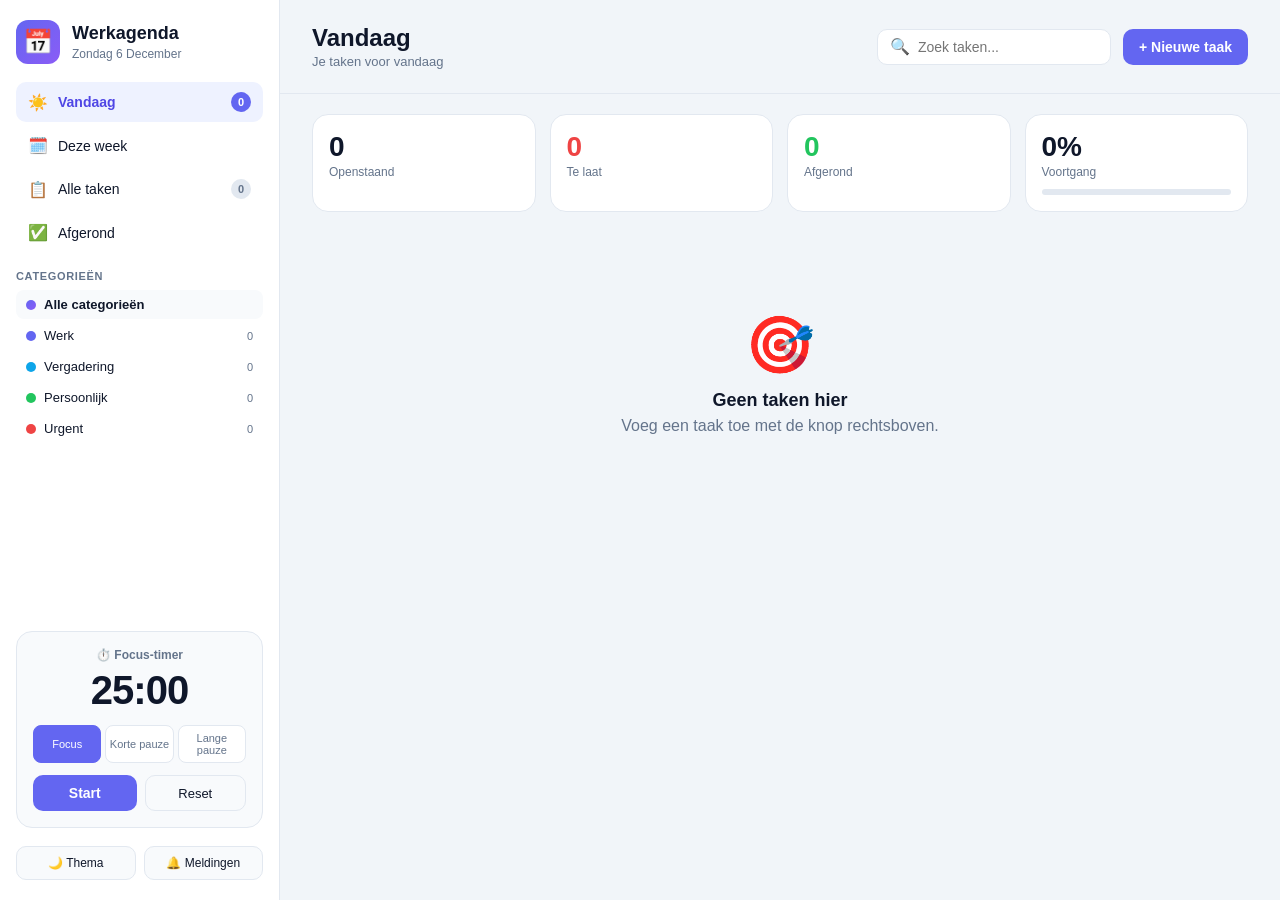
==== index.html @ 179ea9a7 "Mooie werkagenda-app: taken, focus-timer, herinneringen en PWA - Taken toevoegen/bewerken/afvinken/v" ====
<!DOCTYPE html>
<html lang="nl">
<head>
  <meta charset="UTF-8" />
  <meta name="viewport" content="width=device-width, initial-scale=1.0" />
  <meta name="theme-color" content="#6366f1" />
  <title>Mijn Werkagenda</title>
  <link rel="icon" href="icon.svg" type="image/svg+xml" />
  <link rel="manifest" href="manifest.webmanifest" />
  <link rel="stylesheet" href="css/styles.css" />
</head>
<body>
  <div id="app">
    <!-- Sidebar -->
    <aside class="sidebar">
      <div class="brand">
        <div class="brand-logo">📅</div>
        <div class="brand-text">
          <h1>Werkagenda</h1>
          <span id="today-label"></span>
        </div>
      </div>

      <nav class="nav">
        <button class="nav-btn active" data-view="today">
          <span class="nav-ico">☀️</span> Vandaag
          <span class="badge" id="badge-today">0</span>
        </button>
        <button class="nav-btn" data-view="week">
          <span class="nav-ico">🗓️</span> Deze week
        </button>
        <button class="nav-btn" data-view="all">
          <span class="nav-ico">📋</span> Alle taken
          <span class="badge" id="badge-all">0</span>
        </button>
        <button class="nav-btn" data-view="done">
          <span class="nav-ico">✅</span> Afgerond
        </button>
      </nav>

      <div class="sidebar-section">
        <h2>Categorieën</h2>
        <ul class="cat-list" id="cat-list"></ul>
      </div>

      <div class="timer-card" id="timer-card">
        <div class="timer-title">⏱️ Focus-timer</div>
        <div class="timer-display" id="timer-display">25:00</div>
        <div class="timer-modes">
          <button class="tmode active" data-min="25">Focus</button>
          <button class="tmode" data-min="5">Korte pauze</button>
          <button class="tmode" data-min="15">Lange pauze</button>
        </div>
        <div class="timer-controls">
          <button id="timer-start" class="btn-primary">Start</button>
          <button id="timer-reset" class="btn-ghost">Reset</button>
        </div>
      </div>

      <div class="sidebar-footer">
        <button id="theme-toggle" class="btn-ghost" title="Wissel thema">🌙 Thema</button>
        <button id="notif-toggle" class="btn-ghost" title="Herinneringen aanzetten">🔔 Meldingen</button>
      </div>
    </aside>

    <!-- Main -->
    <main class="main">
      <header class="topbar">
        <div>
          <h2 id="view-title">Vandaag</h2>
          <p id="view-subtitle" class="muted"></p>
        </div>
        <div class="topbar-actions">
          <div class="search">
            <span>🔍</span>
            <input type="text" id="search" placeholder="Zoek taken..." />
          </div>
          <button class="btn-primary" id="add-task-btn">+ Nieuwe taak</button>
        </div>
      </header>

      <section class="stats" id="stats"></section>

      <section class="task-area" id="task-area">
        <!-- Tasks render here -->
      </section>
    </main>
  </div>

  <!-- Task modal -->
  <div class="modal-backdrop" id="modal-backdrop" hidden>
    <div class="modal" role="dialog" aria-modal="true">
      <div class="modal-head">
        <h3 id="modal-title">Nieuwe taak</h3>
        <button class="icon-btn" id="modal-close" aria-label="Sluiten">✕</button>
      </div>
      <form id="task-form" class="task-form">
        <input type="hidden" id="task-id" />
        <label>
          Titel
          <input type="text" id="f-title" required placeholder="Wat moet er gebeuren?" />
        </label>
        <label>
          Notities
          <textarea id="f-notes" rows="2" placeholder="Extra details (optioneel)"></textarea>
        </label>
        <div class="form-row">
          <label>
            Datum
            <input type="date" id="f-date" />
          </label>
          <label>
            Tijd
            <input type="time" id="f-time" />
          </label>
        </div>
        <div class="form-row">
          <label>
            Prioriteit
            <select id="f-priority">
              <option value="low">Laag</option>
              <option value="medium" selected>Normaal</option>
              <option value="high">Hoog</option>
            </select>
          </label>
          <label>
            Categorie
            <select id="f-category"></select>
          </label>
        </div>
        <label class="reminder-row">
          <input type="checkbox" id="f-reminder" />
          Herinner me op het ingestelde tijdstip
        </label>
        <div class="modal-actions">
          <button type="button" class="btn-ghost" id="delete-task" hidden>Verwijderen</button>
          <div class="spacer"></div>
          <button type="button" class="btn-ghost" id="modal-cancel">Annuleren</button>
          <button type="submit" class="btn-primary">Opslaan</button>
        </div>
      </form>
    </div>
  </div>

  <div id="toast" class="toast" hidden></div>

  <script src="js/app.js"></script>
</body>
</html>
---- css/styles.css ----
:root {
  --bg: #f1f5f9;
  --surface: #ffffff;
  --surface-2: #f8fafc;
  --border: #e2e8f0;
  --text: #0f172a;
  --muted: #64748b;
  --primary: #6366f1;
  --primary-dark: #4f46e5;
  --primary-soft: #eef2ff;
  --danger: #ef4444;
  --success: #22c55e;
  --warning: #f59e0b;
  --shadow: 0 1px 3px rgba(15, 23, 42, .08), 0 8px 24px rgba(15, 23, 42, .06);
  --radius: 16px;
  --radius-sm: 10px;
}

[data-theme="dark"] {
  --bg: #0b1120;
  --surface: #131c31;
  --surface-2: #0f1729;
  --border: #1e293b;
  --text: #e2e8f0;
  --muted: #94a3b8;
  --primary-soft: #1e253f;
  --shadow: 0 1px 3px rgba(0, 0, 0, .3), 0 12px 32px rgba(0, 0, 0, .35);
}

* { box-sizing: border-box; margin: 0; padding: 0; }

body {
  font-family: -apple-system, BlinkMacSystemFont, "Segoe UI", Roboto, Helvetica, Arial, sans-serif;
  background: var(--bg);
  color: var(--text);
  height: 100vh;
  overflow: hidden;
}

#app {
  display: grid;
  grid-template-columns: 280px 1fr;
  height: 100vh;
}

/* ---------- Sidebar ---------- */
.sidebar {
  background: var(--surface);
  border-right: 1px solid var(--border);
  display: flex;
  flex-direction: column;
  padding: 20px 16px;
  gap: 18px;
  overflow-y: auto;
}

.brand { display: flex; align-items: center; gap: 12px; }
.brand-logo {
  width: 44px; height: 44px;
  display: grid; place-items: center;
  font-size: 24px;
  background: linear-gradient(135deg, var(--primary), #8b5cf6);
  border-radius: 12px;
}
.brand-text h1 { font-size: 18px; font-weight: 700; }
.brand-text span { font-size: 12px; color: var(--muted); text-transform: capitalize; }

.nav { display: flex; flex-direction: column; gap: 4px; }
.nav-btn {
  display: flex; align-items: center; gap: 10px;
  padding: 10px 12px;
  border: none; background: transparent;
  border-radius: var(--radius-sm);
  font-size: 14px; font-weight: 500;
  color: var(--text); cursor: pointer;
  text-align: left;
  transition: background .15s;
}
.nav-btn:hover { background: var(--surface-2); }
.nav-btn.active { background: var(--primary-soft); color: var(--primary-dark); font-weight: 600; }
.nav-ico { font-size: 16px; }
.badge {
  margin-left: auto;
  background: var(--primary); color: #fff;
  font-size: 11px; font-weight: 700;
  min-width: 20px; height: 20px;
  padding: 0 6px;
  border-radius: 999px;
  display: grid; place-items: center;
}
.nav-btn:not(.active) .badge { background: var(--border); color: var(--muted); }

.sidebar-section h2 {
  font-size: 11px; text-transform: uppercase; letter-spacing: .06em;
  color: var(--muted); margin-bottom: 8px;
}
.cat-list { list-style: none; display: flex; flex-direction: column; gap: 2px; }
.cat-list li {
  display: flex; align-items: center; gap: 8px;
  padding: 7px 10px; border-radius: 8px;
  font-size: 13px; cursor: pointer;
  transition: background .15s;
}
.cat-list li:hover { background: var(--surface-2); }
.cat-list li.active { background: var(--surface-2); font-weight: 600; }
.cat-dot { width: 10px; height: 10px; border-radius: 50%; flex-shrink: 0; }
.cat-count { margin-left: auto; font-size: 11px; color: var(--muted); }

/* Timer */
.timer-card {
  margin-top: auto;
  background: var(--surface-2);
  border: 1px solid var(--border);
  border-radius: var(--radius);
  padding: 16px;
  text-align: center;
}
.timer-title { font-size: 12px; color: var(--muted); font-weight: 600; margin-bottom: 6px; }
.timer-display { font-size: 40px; font-weight: 800; font-variant-numeric: tabular-nums; letter-spacing: -1px; }
.timer-display.running { color: var(--primary); }
.timer-modes { display: flex; gap: 4px; margin: 12px 0; }
.tmode {
  flex: 1; font-size: 11px; padding: 6px 2px;
  border: 1px solid var(--border); background: var(--surface);
  border-radius: 8px; cursor: pointer; color: var(--muted);
}
.tmode.active { background: var(--primary); color: #fff; border-color: var(--primary); }
.timer-controls { display: flex; gap: 8px; }
.timer-controls button { flex: 1; }

.sidebar-footer { display: flex; gap: 8px; }
.sidebar-footer button { flex: 1; font-size: 12px; }

/* ---------- Buttons ---------- */
.btn-primary {
  background: var(--primary); color: #fff;
  border: none; border-radius: var(--radius-sm);
  padding: 10px 16px; font-size: 14px; font-weight: 600;
  cursor: pointer; transition: background .15s, transform .1s;
}
.btn-primary:hover { background: var(--primary-dark); }
.btn-primary:active { transform: scale(.97); }
.btn-ghost {
  background: var(--surface-2); color: var(--text);
  border: 1px solid var(--border); border-radius: var(--radius-sm);
  padding: 9px 14px; font-size: 13px; font-weight: 500; cursor: pointer;
  transition: background .15s;
}
.btn-ghost:hover { background: var(--border); }
.icon-btn {
  background: transparent; border: none; cursor: pointer;
  font-size: 18px; color: var(--muted); padding: 6px; border-radius: 8px;
}
.icon-btn:hover { background: var(--surface-2); color: var(--text); }

/* ---------- Main ---------- */
.main { display: flex; flex-direction: column; overflow: hidden; }
.topbar {
  display: flex; justify-content: space-between; align-items: center;
  padding: 24px 32px; border-bottom: 1px solid var(--border);
  gap: 16px; flex-wrap: wrap;
}
.topbar h2 { font-size: 24px; font-weight: 700; }
.muted { color: var(--muted); font-size: 13px; margin-top: 2px; }
.topbar-actions { display: flex; gap: 12px; align-items: center; }
.search {
  display: flex; align-items: center; gap: 8px;
  background: var(--surface); border: 1px solid var(--border);
  border-radius: var(--radius-sm); padding: 0 12px;
}
.search input {
  border: none; background: transparent; outline: none;
  padding: 9px 0; font-size: 14px; color: var(--text); width: 180px;
}

.stats {
  display: grid; grid-template-columns: repeat(auto-fit, minmax(140px, 1fr));
  gap: 14px; padding: 20px 32px 4px;
}
.stat-card {
  background: var(--surface); border: 1px solid var(--border);
  border-radius: var(--radius); padding: 16px;
}
.stat-num { font-size: 28px; font-weight: 800; }
.stat-label { font-size: 12px; color: var(--muted); margin-top: 2px; }
.progress-bar { height: 6px; background: var(--border); border-radius: 999px; margin-top: 10px; overflow: hidden; }
.progress-fill { height: 100%; background: var(--success); border-radius: 999px; transition: width .4s; }

.task-area { flex: 1; overflow-y: auto; padding: 16px 32px 40px; }

.task-group-title {
  font-size: 13px; font-weight: 700; color: var(--muted);
  text-transform: uppercase; letter-spacing: .05em;
  margin: 22px 0 10px;
}

.task {
  display: flex; align-items: flex-start; gap: 14px;
  background: var(--surface); border: 1px solid var(--border);
  border-radius: var(--radius); padding: 14px 16px; margin-bottom: 10px;
  box-shadow: var(--shadow); cursor: pointer;
  transition: transform .1s, border-color .15s;
  border-left: 4px solid var(--border);
}
.task:hover { transform: translateY(-1px); border-color: var(--primary); }
.task.prio-high { border-left-color: var(--danger); }
.task.prio-medium { border-left-color: var(--warning); }
.task.prio-low { border-left-color: var(--success); }
.task.done { opacity: .55; }
.task.done .task-title { text-decoration: line-through; }

.check {
  width: 22px; height: 22px; border-radius: 50%;
  border: 2px solid var(--border); flex-shrink: 0; margin-top: 2px;
  cursor: pointer; display: grid; place-items: center;
  font-size: 13px; color: #fff; transition: all .15s;
}
.check:hover { border-color: var(--primary); }
.check.checked { background: var(--success); border-color: var(--success); }

.task-body { flex: 1; min-width: 0; }
.task-title { font-size: 15px; font-weight: 600; }
.task-notes { font-size: 13px; color: var(--muted); margin-top: 3px; word-break: break-word; }
.task-meta { display: flex; flex-wrap: wrap; gap: 8px; margin-top: 8px; }
.chip {
  font-size: 11px; font-weight: 600; padding: 3px 9px;
  border-radius: 999px; display: inline-flex; align-items: center; gap: 4px;
}
.chip-time { background: var(--primary-soft); color: var(--primary-dark); }
.chip-cat { background: var(--surface-2); border: 1px solid var(--border); color: var(--muted); }
.chip-overdue { background: #fee2e2; color: #b91c1c; }
.chip-reminder { background: #fef3c7; color: #92400e; }

.empty {
  text-align: center; padding: 80px 20px; color: var(--muted);
}
.empty-emoji { font-size: 56px; margin-bottom: 12px; }
.empty h3 { font-size: 18px; color: var(--text); margin-bottom: 6px; }

/* ---------- Modal ---------- */
.modal-backdrop {
  position: fixed; inset: 0; background: rgba(15, 23, 42, .5);
  display: grid; place-items: center; padding: 20px; z-index: 50;
  backdrop-filter: blur(2px);
}
.modal-backdrop[hidden] { display: none; }
.modal {
  background: var(--surface); border-radius: var(--radius);
  width: 100%; max-width: 460px; box-shadow: var(--shadow);
  animation: pop .18s ease;
}
@keyframes pop { from { transform: scale(.96); opacity: 0; } to { transform: scale(1); opacity: 1; } }
.modal-head {
  display: flex; justify-content: space-between; align-items: center;
  padding: 18px 20px; border-bottom: 1px solid var(--border);
}
.modal-head h3 { font-size: 17px; }
.task-form { padding: 20px; display: flex; flex-direction: column; gap: 14px; }
.task-form label { display: flex; flex-direction: column; gap: 6px; font-size: 13px; font-weight: 600; color: var(--muted); }
.task-form input, .task-form textarea, .task-form select {
  border: 1px solid var(--border); border-radius: var(--radius-sm);
  padding: 10px 12px; font-size: 14px; font-family: inherit;
  background: var(--surface-2); color: var(--text); outline: none;
  transition: border-color .15s;
}
.task-form input:focus, .task-form textarea:focus, .task-form select:focus { border-color: var(--primary); }
.form-row { display: grid; grid-template-columns: 1fr 1fr; gap: 12px; }
.reminder-row { flex-direction: row !important; align-items: center; gap: 8px !important; color: var(--text) !important; font-weight: 500 !important; cursor: pointer; }
.reminder-row input { width: auto; }
.modal-actions { display: flex; align-items: center; gap: 8px; margin-top: 6px; }
.modal-actions .spacer { flex: 1; }
#delete-task { color: var(--danger); border-color: transparent; background: transparent; }
#delete-task:hover { background: #fee2e2; }

/* ---------- Toast ---------- */
.toast {
  position: fixed; bottom: 24px; left: 50%; transform: translateX(-50%);
  background: var(--text); color: var(--bg);
  padding: 12px 20px; border-radius: 999px; font-size: 14px; font-weight: 500;
  box-shadow: var(--shadow); z-index: 100;
  animation: slideUp .25s ease;
}
.toast[hidden] { display: none; }
@keyframes slideUp { from { transform: translate(-50%, 20px); opacity: 0; } to { transform: translate(-50%, 0); opacity: 1; } }

/* ---------- Responsive ---------- */
@media (max-width: 760px) {
  #app { grid-template-columns: 1fr; }
  .sidebar {
    position: fixed; bottom: 0; left: 0; right: 0; top: auto;
    flex-direction: row; border-right: none; border-top: 1px solid var(--border);
    padding: 8px; gap: 8px; z-index: 40; overflow-x: auto;
  }
  .brand, .sidebar-section, .timer-card, .sidebar-footer { display: none; }
  .nav { flex-direction: row; flex: 1; }
  .nav-btn { flex-direction: column; font-size: 11px; gap: 2px; }
  .badge { position: absolute; }
  .main { padding-bottom: 70px; }
  .topbar { padding: 16px; }
  .stats, .task-area { padding-left: 16px; padding-right: 16px; }
  .search input { width: 120px; }
}
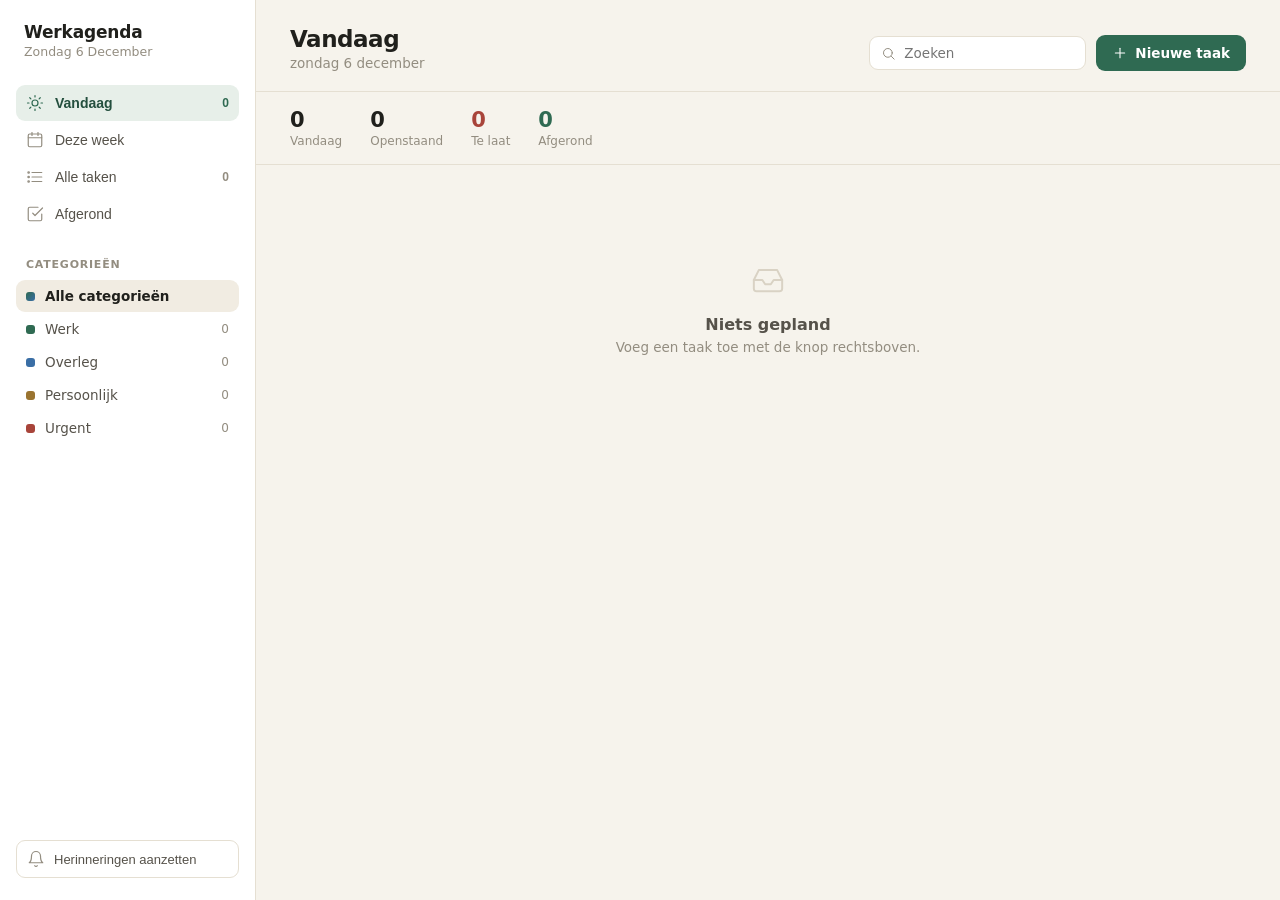
==== commit 1901889c: "Herontwerp: zakelijke warme look, diep groen accent, weekoverzicht en lijn-iconen - Volledig nieuw, " ====
--- a/index.html
+++ b/index.html
@@ -3,147 +3,130 @@
 <head>
   <meta charset="UTF-8" />
   <meta name="viewport" content="width=device-width, initial-scale=1.0" />
-  <meta name="theme-color" content="#6366f1" />
-  <title>Mijn Werkagenda</title>
+  <meta name="theme-color" content="#2f6a52" />
+  <title>Werkagenda</title>
   <link rel="icon" href="icon.svg" type="image/svg+xml" />
   <link rel="manifest" href="manifest.webmanifest" />
   <link rel="stylesheet" href="css/styles.css" />
 </head>
 <body>
   <div id="app">
-    <!-- Sidebar -->
     <aside class="sidebar">
       <div class="brand">
-        <div class="brand-logo">📅</div>
-        <div class="brand-text">
-          <h1>Werkagenda</h1>
-          <span id="today-label"></span>
-        </div>
+        <h1>Werkagenda</h1>
+        <span class="date" id="brand-date"></span>
       </div>
 
       <nav class="nav">
         <button class="nav-btn active" data-view="today">
-          <span class="nav-ico">☀️</span> Vandaag
-          <span class="badge" id="badge-today">0</span>
+          <svg class="icon" viewBox="0 0 24 24"><circle cx="12" cy="12" r="4"/><path d="M12 2v2M12 20v2M2 12h2M20 12h2M5 5l1.5 1.5M17.5 17.5L19 19M19 5l-1.5 1.5M6.5 17.5L5 19"/></svg>
+          Vandaag <span class="count" id="count-today">0</span>
         </button>
         <button class="nav-btn" data-view="week">
-          <span class="nav-ico">🗓️</span> Deze week
+          <svg class="icon" viewBox="0 0 24 24"><rect x="3" y="4" width="18" height="17" rx="2"/><line x1="3" y1="9" x2="21" y2="9"/><line x1="8" y1="2" x2="8" y2="6"/><line x1="16" y1="2" x2="16" y2="6"/></svg>
+          Deze week
         </button>
         <button class="nav-btn" data-view="all">
-          <span class="nav-ico">📋</span> Alle taken
-          <span class="badge" id="badge-all">0</span>
+          <svg class="icon" viewBox="0 0 24 24"><line x1="8" y1="6" x2="21" y2="6"/><line x1="8" y1="12" x2="21" y2="12"/><line x1="8" y1="18" x2="21" y2="18"/><circle cx="3.5" cy="6" r="1"/><circle cx="3.5" cy="12" r="1"/><circle cx="3.5" cy="18" r="1"/></svg>
+          Alle taken <span class="count" id="count-all">0</span>
         </button>
         <button class="nav-btn" data-view="done">
-          <span class="nav-ico">✅</span> Afgerond
+          <svg class="icon" viewBox="0 0 24 24"><path d="M9 11l3 3L22 4"/><path d="M21 12v7a2 2 0 0 1-2 2H5a2 2 0 0 1-2-2V5a2 2 0 0 1 2-2h11"/></svg>
+          Afgerond
         </button>
       </nav>
 
-      <div class="sidebar-section">
-        <h2>Categorieën</h2>
+      <div>
+        <div class="side-heading">Categorieën</div>
         <ul class="cat-list" id="cat-list"></ul>
       </div>
 
-      <div class="timer-card" id="timer-card">
-        <div class="timer-title">⏱️ Focus-timer</div>
-        <div class="timer-display" id="timer-display">25:00</div>
-        <div class="timer-modes">
-          <button class="tmode active" data-min="25">Focus</button>
-          <button class="tmode" data-min="5">Korte pauze</button>
-          <button class="tmode" data-min="15">Lange pauze</button>
-        </div>
-        <div class="timer-controls">
-          <button id="timer-start" class="btn-primary">Start</button>
-          <button id="timer-reset" class="btn-ghost">Reset</button>
-        </div>
-      </div>
+      <div class="sidebar-spacer"></div>
 
-      <div class="sidebar-footer">
-        <button id="theme-toggle" class="btn-ghost" title="Wissel thema">🌙 Thema</button>
-        <button id="notif-toggle" class="btn-ghost" title="Herinneringen aanzetten">🔔 Meldingen</button>
-      </div>
+      <button class="side-action" id="notif-toggle">
+        <svg class="icon" viewBox="0 0 24 24"><path d="M18 8a6 6 0 0 0-12 0c0 7-3 9-3 9h18s-3-2-3-9"/><path d="M13.7 21a2 2 0 0 1-3.4 0"/></svg>
+        <span id="notif-label">Herinneringen aanzetten</span>
+      </button>
     </aside>
 
-    <!-- Main -->
     <main class="main">
       <header class="topbar">
         <div>
           <h2 id="view-title">Vandaag</h2>
-          <p id="view-subtitle" class="muted"></p>
+          <div class="sub" id="view-sub"></div>
         </div>
         <div class="topbar-actions">
           <div class="search">
-            <span>🔍</span>
-            <input type="text" id="search" placeholder="Zoek taken..." />
+            <svg class="icon icon-sm" viewBox="0 0 24 24"><circle cx="11" cy="11" r="7"/><line x1="21" y1="21" x2="16.65" y2="16.65"/></svg>
+            <input type="text" id="search" placeholder="Zoeken" />
           </div>
-          <button class="btn-primary" id="add-task-btn">+ Nieuwe taak</button>
+          <button class="btn btn-primary" id="add-task">
+            <svg class="icon" viewBox="0 0 24 24"><line x1="12" y1="5" x2="12" y2="19"/><line x1="5" y1="12" x2="19" y2="12"/></svg>
+            Nieuwe taak
+          </button>
         </div>
       </header>
 
-      <section class="stats" id="stats"></section>
-
-      <section class="task-area" id="task-area">
-        <!-- Tasks render here -->
-      </section>
+      <section class="summary" id="summary"></section>
+      <section class="content" id="content"></section>
     </main>
   </div>
 
-  <!-- Task modal -->
   <div class="modal-backdrop" id="modal-backdrop" hidden>
     <div class="modal" role="dialog" aria-modal="true">
       <div class="modal-head">
         <h3 id="modal-title">Nieuwe taak</h3>
-        <button class="icon-btn" id="modal-close" aria-label="Sluiten">✕</button>
+        <button class="icon-btn" id="modal-close" aria-label="Sluiten">
+          <svg class="icon" viewBox="0 0 24 24"><line x1="18" y1="6" x2="6" y2="18"/><line x1="6" y1="6" x2="18" y2="18"/></svg>
+        </button>
       </div>
       <form id="task-form" class="task-form">
         <input type="hidden" id="task-id" />
-        <label>
-          Titel
+        <div class="field">
+          <label for="f-title">Titel</label>
           <input type="text" id="f-title" required placeholder="Wat moet er gebeuren?" />
-        </label>
-        <label>
-          Notities
-          <textarea id="f-notes" rows="2" placeholder="Extra details (optioneel)"></textarea>
-        </label>
-        <div class="form-row">
-          <label>
-            Datum
-            <input type="date" id="f-date" />
-          </label>
-          <label>
-            Tijd
-            <input type="time" id="f-time" />
+        </div>
+        <div class="field">
+          <label for="f-notes">Notities</label>
+          <textarea id="f-notes" placeholder="Extra details (optioneel)"></textarea>
+        </div>
+        <div class="row-2">
+          <div class="field"><label for="f-date">Datum</label><input type="date" id="f-date" /></div>
+          <div class="field"><label for="f-time">Tijd</label><input type="time" id="f-time" /></div>
+        </div>
+        <div class="field">
+          <span class="field-label">Prioriteit</span>
+          <div class="seg" id="prio-seg">
+            <button type="button" data-p="low">Laag</button>
+            <button type="button" data-p="medium">Normaal</button>
+            <button type="button" data-p="high">Hoog</button>
+          </div>
+        </div>
+        <div class="field">
+          <label for="f-category">Categorie</label>
+          <select id="f-category"></select>
+        </div>
+        <div class="switch-row">
+          <div>
+            <div class="txt">Herinnering</div>
+            <div class="hint">Melding op het ingestelde tijdstip</div>
+          </div>
+          <label class="switch">
+            <input type="checkbox" id="f-reminder" />
+            <span class="slider"></span>
           </label>
         </div>
-        <div class="form-row">
-          <label>
-            Prioriteit
-            <select id="f-priority">
-              <option value="low">Laag</option>
-              <option value="medium" selected>Normaal</option>
-              <option value="high">Hoog</option>
-            </select>
-          </label>
-          <label>
-            Categorie
-            <select id="f-category"></select>
-          </label>
-        </div>
-        <label class="reminder-row">
-          <input type="checkbox" id="f-reminder" />
-          Herinner me op het ingestelde tijdstip
-        </label>
         <div class="modal-actions">
-          <button type="button" class="btn-ghost" id="delete-task" hidden>Verwijderen</button>
+          <button type="button" class="btn btn-ghost" id="delete-task" hidden>Verwijderen</button>
           <div class="spacer"></div>
-          <button type="button" class="btn-ghost" id="modal-cancel">Annuleren</button>
-          <button type="submit" class="btn-primary">Opslaan</button>
+          <button type="button" class="btn btn-ghost" id="modal-cancel">Annuleren</button>
+          <button type="submit" class="btn btn-primary">Opslaan</button>
         </div>
       </form>
     </div>
   </div>
 
   <div id="toast" class="toast" hidden></div>
-
   <script src="js/app.js"></script>
 </body>
 </html>
--- a/css/styles.css
+++ b/css/styles.css
@@ -1,302 +1,304 @@
+/* ===========================================================
+   Werkagenda — zakelijk & warm, licht, diep groen accent
+   =========================================================== */
 :root {
-  --bg: #f1f5f9;
-  --surface: #ffffff;
-  --surface-2: #f8fafc;
-  --border: #e2e8f0;
-  --text: #0f172a;
-  --muted: #64748b;
-  --primary: #6366f1;
-  --primary-dark: #4f46e5;
-  --primary-soft: #eef2ff;
-  --danger: #ef4444;
-  --success: #22c55e;
-  --warning: #f59e0b;
-  --shadow: 0 1px 3px rgba(15, 23, 42, .08), 0 8px 24px rgba(15, 23, 42, .06);
-  --radius: 16px;
-  --radius-sm: 10px;
-}
-
-[data-theme="dark"] {
-  --bg: #0b1120;
-  --surface: #131c31;
-  --surface-2: #0f1729;
-  --border: #1e293b;
-  --text: #e2e8f0;
-  --muted: #94a3b8;
-  --primary-soft: #1e253f;
-  --shadow: 0 1px 3px rgba(0, 0, 0, .3), 0 12px 32px rgba(0, 0, 0, .35);
+  --bg:          #f6f3ec;
+  --surface:     #ffffff;
+  --surface-2:   #f1ece2;
+  --border:      #e5dfd2;
+  --border-2:    #d9d2c4;
+  --text:        #20201c;
+  --text-2:      #56524a;
+  --muted:       #938d80;
+  --accent:      #2f6a52;
+  --accent-deep: #244f3e;
+  --accent-soft: #e7efe9;
+  --accent-line: #c5d8cd;
+  --danger:      #a8443a;
+  --danger-soft: #f4e4e1;
+  --warn:        #9a7430;
+  --warn-soft:   #f3ebda;
+  --shadow-sm:   0 1px 2px rgba(33, 30, 22, .05);
+  --shadow:      0 8px 28px rgba(33, 30, 22, .07);
+  --radius:      14px;
+  --radius-sm:   9px;
+  --font: "Inter", system-ui, -apple-system, "Segoe UI", Roboto, Helvetica, Arial, sans-serif;
 }
 
 * { box-sizing: border-box; margin: 0; padding: 0; }
 
+html, body { height: 100%; }
 body {
-  font-family: -apple-system, BlinkMacSystemFont, "Segoe UI", Roboto, Helvetica, Arial, sans-serif;
+  font-family: var(--font);
   background: var(--bg);
   color: var(--text);
+  -webkit-font-smoothing: antialiased;
+  text-rendering: optimizeLegibility;
   height: 100vh;
   overflow: hidden;
 }
 
-#app {
-  display: grid;
-  grid-template-columns: 280px 1fr;
-  height: 100vh;
-}
-
-/* ---------- Sidebar ---------- */
+.icon { width: 18px; height: 18px; stroke: currentColor; stroke-width: 1.6; fill: none; stroke-linecap: round; stroke-linejoin: round; flex-shrink: 0; }
+.icon-sm { width: 15px; height: 15px; }
+
+#app { display: grid; grid-template-columns: 256px 1fr; height: 100vh; }
+
+/* ---------------- Sidebar ---------------- */
 .sidebar {
   background: var(--surface);
   border-right: 1px solid var(--border);
-  display: flex;
-  flex-direction: column;
-  padding: 20px 16px;
-  gap: 18px;
-  overflow-y: auto;
-}
-
-.brand { display: flex; align-items: center; gap: 12px; }
-.brand-logo {
-  width: 44px; height: 44px;
-  display: grid; place-items: center;
-  font-size: 24px;
-  background: linear-gradient(135deg, var(--primary), #8b5cf6);
-  border-radius: 12px;
-}
-.brand-text h1 { font-size: 18px; font-weight: 700; }
-.brand-text span { font-size: 12px; color: var(--muted); text-transform: capitalize; }
-
-.nav { display: flex; flex-direction: column; gap: 4px; }
+  display: flex; flex-direction: column;
+  padding: 22px 16px; gap: 26px; overflow-y: auto;
+}
+.brand { display: flex; flex-direction: column; gap: 2px; padding: 0 8px; }
+.brand h1 { font-size: 17px; font-weight: 650; letter-spacing: -.01em; }
+.brand .date { font-size: 12.5px; color: var(--muted); text-transform: capitalize; }
+
+.nav { display: flex; flex-direction: column; gap: 1px; }
 .nav-btn {
-  display: flex; align-items: center; gap: 10px;
-  padding: 10px 12px;
-  border: none; background: transparent;
-  border-radius: var(--radius-sm);
-  font-size: 14px; font-weight: 500;
-  color: var(--text); cursor: pointer;
-  text-align: left;
-  transition: background .15s;
-}
-.nav-btn:hover { background: var(--surface-2); }
-.nav-btn.active { background: var(--primary-soft); color: var(--primary-dark); font-weight: 600; }
-.nav-ico { font-size: 16px; }
-.badge {
-  margin-left: auto;
-  background: var(--primary); color: #fff;
-  font-size: 11px; font-weight: 700;
-  min-width: 20px; height: 20px;
-  padding: 0 6px;
-  border-radius: 999px;
-  display: grid; place-items: center;
-}
-.nav-btn:not(.active) .badge { background: var(--border); color: var(--muted); }
-
-.sidebar-section h2 {
-  font-size: 11px; text-transform: uppercase; letter-spacing: .06em;
-  color: var(--muted); margin-bottom: 8px;
-}
-.cat-list { list-style: none; display: flex; flex-direction: column; gap: 2px; }
+  display: flex; align-items: center; gap: 11px;
+  padding: 9px 10px; border: none; background: transparent;
+  border-radius: var(--radius-sm); font-size: 14px; font-weight: 500;
+  color: var(--text-2); cursor: pointer; text-align: left;
+  transition: background .14s, color .14s; width: 100%;
+}
+.nav-btn:hover { background: var(--surface-2); color: var(--text); }
+.nav-btn.active { background: var(--accent-soft); color: var(--accent-deep); font-weight: 600; }
+.nav-btn .icon { color: var(--muted); }
+.nav-btn.active .icon { color: var(--accent); }
+.nav-btn .count { margin-left: auto; font-size: 12px; font-weight: 600; color: var(--muted); font-variant-numeric: tabular-nums; }
+.nav-btn.active .count { color: var(--accent); }
+
+.side-heading {
+  font-size: 11px; font-weight: 600; text-transform: uppercase;
+  letter-spacing: .07em; color: var(--muted); padding: 0 10px; margin-bottom: 9px;
+}
+.cat-list { list-style: none; display: flex; flex-direction: column; gap: 1px; }
 .cat-list li {
-  display: flex; align-items: center; gap: 8px;
-  padding: 7px 10px; border-radius: 8px;
-  font-size: 13px; cursor: pointer;
-  transition: background .15s;
+  display: flex; align-items: center; gap: 10px; padding: 8px 10px;
+  border-radius: var(--radius-sm); font-size: 13.5px; color: var(--text-2);
+  cursor: pointer; transition: background .14s;
 }
 .cat-list li:hover { background: var(--surface-2); }
-.cat-list li.active { background: var(--surface-2); font-weight: 600; }
-.cat-dot { width: 10px; height: 10px; border-radius: 50%; flex-shrink: 0; }
-.cat-count { margin-left: auto; font-size: 11px; color: var(--muted); }
-
-/* Timer */
-.timer-card {
-  margin-top: auto;
-  background: var(--surface-2);
-  border: 1px solid var(--border);
-  border-radius: var(--radius);
-  padding: 16px;
-  text-align: center;
-}
-.timer-title { font-size: 12px; color: var(--muted); font-weight: 600; margin-bottom: 6px; }
-.timer-display { font-size: 40px; font-weight: 800; font-variant-numeric: tabular-nums; letter-spacing: -1px; }
-.timer-display.running { color: var(--primary); }
-.timer-modes { display: flex; gap: 4px; margin: 12px 0; }
-.tmode {
-  flex: 1; font-size: 11px; padding: 6px 2px;
-  border: 1px solid var(--border); background: var(--surface);
-  border-radius: 8px; cursor: pointer; color: var(--muted);
-}
-.tmode.active { background: var(--primary); color: #fff; border-color: var(--primary); }
-.timer-controls { display: flex; gap: 8px; }
-.timer-controls button { flex: 1; }
-
-.sidebar-footer { display: flex; gap: 8px; }
-.sidebar-footer button { flex: 1; font-size: 12px; }
-
-/* ---------- Buttons ---------- */
-.btn-primary {
-  background: var(--primary); color: #fff;
-  border: none; border-radius: var(--radius-sm);
-  padding: 10px 16px; font-size: 14px; font-weight: 600;
-  cursor: pointer; transition: background .15s, transform .1s;
-}
-.btn-primary:hover { background: var(--primary-dark); }
-.btn-primary:active { transform: scale(.97); }
-.btn-ghost {
-  background: var(--surface-2); color: var(--text);
-  border: 1px solid var(--border); border-radius: var(--radius-sm);
-  padding: 9px 14px; font-size: 13px; font-weight: 500; cursor: pointer;
-  transition: background .15s;
-}
-.btn-ghost:hover { background: var(--border); }
-.icon-btn {
-  background: transparent; border: none; cursor: pointer;
-  font-size: 18px; color: var(--muted); padding: 6px; border-radius: 8px;
-}
-.icon-btn:hover { background: var(--surface-2); color: var(--text); }
-
-/* ---------- Main ---------- */
+.cat-list li.active { background: var(--surface-2); color: var(--text); font-weight: 600; }
+.cat-dot { width: 9px; height: 9px; border-radius: 3px; flex-shrink: 0; }
+.cat-count { margin-left: auto; font-size: 12px; color: var(--muted); font-variant-numeric: tabular-nums; }
+
+.sidebar-spacer { flex: 1; }
+.side-action {
+  display: flex; align-items: center; gap: 9px; width: 100%;
+  padding: 9px 10px; border: 1px solid var(--border); background: var(--surface);
+  border-radius: var(--radius-sm); font-size: 13px; font-weight: 500; color: var(--text-2);
+  cursor: pointer; transition: background .14s, border-color .14s;
+}
+.side-action:hover { background: var(--surface-2); border-color: var(--border-2); }
+.side-action .icon { color: var(--muted); }
+.side-action.on { color: var(--accent-deep); border-color: var(--accent-line); background: var(--accent-soft); }
+.side-action.on .icon { color: var(--accent); }
+
+/* ---------------- Main ---------------- */
 .main { display: flex; flex-direction: column; overflow: hidden; }
 .topbar {
-  display: flex; justify-content: space-between; align-items: center;
-  padding: 24px 32px; border-bottom: 1px solid var(--border);
-  gap: 16px; flex-wrap: wrap;
-}
-.topbar h2 { font-size: 24px; font-weight: 700; }
-.muted { color: var(--muted); font-size: 13px; margin-top: 2px; }
-.topbar-actions { display: flex; gap: 12px; align-items: center; }
+  display: flex; justify-content: space-between; align-items: flex-end;
+  padding: 26px 34px 20px; gap: 18px; flex-wrap: wrap;
+  border-bottom: 1px solid var(--border);
+}
+.topbar h2 { font-size: 23px; font-weight: 650; letter-spacing: -.02em; }
+.topbar .sub { font-size: 13.5px; color: var(--muted); margin-top: 3px; }
+.topbar-actions { display: flex; gap: 10px; align-items: center; }
+
 .search {
-  display: flex; align-items: center; gap: 8px;
-  background: var(--surface); border: 1px solid var(--border);
-  border-radius: var(--radius-sm); padding: 0 12px;
-}
+  display: flex; align-items: center; gap: 8px; background: var(--surface);
+  border: 1px solid var(--border); border-radius: var(--radius-sm); padding: 0 11px;
+  transition: border-color .14s;
+}
+.search:focus-within { border-color: var(--accent-line); }
+.search .icon { color: var(--muted); }
 .search input {
-  border: none; background: transparent; outline: none;
-  padding: 9px 0; font-size: 14px; color: var(--text); width: 180px;
-}
-
-.stats {
-  display: grid; grid-template-columns: repeat(auto-fit, minmax(140px, 1fr));
-  gap: 14px; padding: 20px 32px 4px;
-}
-.stat-card {
-  background: var(--surface); border: 1px solid var(--border);
-  border-radius: var(--radius); padding: 16px;
-}
-.stat-num { font-size: 28px; font-weight: 800; }
-.stat-label { font-size: 12px; color: var(--muted); margin-top: 2px; }
-.progress-bar { height: 6px; background: var(--border); border-radius: 999px; margin-top: 10px; overflow: hidden; }
-.progress-fill { height: 100%; background: var(--success); border-radius: 999px; transition: width .4s; }
-
-.task-area { flex: 1; overflow-y: auto; padding: 16px 32px 40px; }
-
-.task-group-title {
-  font-size: 13px; font-weight: 700; color: var(--muted);
-  text-transform: uppercase; letter-spacing: .05em;
-  margin: 22px 0 10px;
-}
+  border: none; background: transparent; outline: none; padding: 8px 0;
+  font-size: 13.5px; color: var(--text); width: 170px; font-family: var(--font);
+}
+
+.btn {
+  display: inline-flex; align-items: center; gap: 7px; cursor: pointer;
+  font-family: var(--font); font-size: 13.5px; font-weight: 600;
+  border-radius: var(--radius-sm); padding: 9px 15px; border: 1px solid transparent;
+  transition: background .14s, border-color .14s, transform .08s;
+}
+.btn:active { transform: translateY(1px); }
+.btn-primary { background: var(--accent); color: #fff; }
+.btn-primary:hover { background: var(--accent-deep); }
+.btn-ghost { background: var(--surface); color: var(--text-2); border-color: var(--border); }
+.btn-ghost:hover { background: var(--surface-2); border-color: var(--border-2); }
+.btn .icon { width: 16px; height: 16px; }
+
+.icon-btn {
+  display: grid; place-items: center; background: transparent; border: none;
+  cursor: pointer; color: var(--muted); padding: 7px; border-radius: 8px;
+}
+.icon-btn:hover { background: var(--surface-2); color: var(--text); }
+
+/* ---------------- Summary strip ---------------- */
+.summary { display: flex; gap: 28px; padding: 16px 34px; border-bottom: 1px solid var(--border); }
+.summary .item { display: flex; flex-direction: column; gap: 2px; }
+.summary .num { font-size: 21px; font-weight: 650; letter-spacing: -.01em; font-variant-numeric: tabular-nums; }
+.summary .lbl { font-size: 12px; color: var(--muted); }
+.summary .num.accent { color: var(--accent); }
+.summary .num.danger { color: var(--danger); }
+
+/* ---------------- Content ---------------- */
+.content { flex: 1; overflow-y: auto; padding: 8px 34px 48px; }
+
+/* List view */
+.group-title {
+  font-size: 12px; font-weight: 600; color: var(--muted);
+  text-transform: uppercase; letter-spacing: .06em; margin: 26px 2px 10px;
+}
+.group-title:first-child { margin-top: 18px; }
 
 .task {
-  display: flex; align-items: flex-start; gap: 14px;
-  background: var(--surface); border: 1px solid var(--border);
-  border-radius: var(--radius); padding: 14px 16px; margin-bottom: 10px;
-  box-shadow: var(--shadow); cursor: pointer;
-  transition: transform .1s, border-color .15s;
-  border-left: 4px solid var(--border);
-}
-.task:hover { transform: translateY(-1px); border-color: var(--primary); }
-.task.prio-high { border-left-color: var(--danger); }
-.task.prio-medium { border-left-color: var(--warning); }
-.task.prio-low { border-left-color: var(--success); }
-.task.done { opacity: .55; }
-.task.done .task-title { text-decoration: line-through; }
+  display: flex; align-items: flex-start; gap: 13px; background: var(--surface);
+  border: 1px solid var(--border); border-radius: var(--radius);
+  padding: 14px 16px; margin-bottom: 8px; cursor: pointer;
+  box-shadow: var(--shadow-sm); transition: border-color .14s, box-shadow .14s;
+}
+.task:hover { border-color: var(--border-2); box-shadow: var(--shadow); }
+.task.done { background: var(--surface-2); }
+.task.done .task-title { text-decoration: line-through; color: var(--muted); }
 
 .check {
-  width: 22px; height: 22px; border-radius: 50%;
-  border: 2px solid var(--border); flex-shrink: 0; margin-top: 2px;
-  cursor: pointer; display: grid; place-items: center;
-  font-size: 13px; color: #fff; transition: all .15s;
-}
-.check:hover { border-color: var(--primary); }
-.check.checked { background: var(--success); border-color: var(--success); }
+  width: 20px; height: 20px; border-radius: 50%; border: 1.6px solid var(--border-2);
+  flex-shrink: 0; margin-top: 1px; cursor: pointer; display: grid; place-items: center;
+  color: transparent; transition: all .14s; background: var(--surface);
+}
+.check:hover { border-color: var(--accent); }
+.check.checked { background: var(--accent); border-color: var(--accent); color: #fff; }
+.check .icon { width: 12px; height: 12px; stroke-width: 2.4; }
 
 .task-body { flex: 1; min-width: 0; }
-.task-title { font-size: 15px; font-weight: 600; }
-.task-notes { font-size: 13px; color: var(--muted); margin-top: 3px; word-break: break-word; }
-.task-meta { display: flex; flex-wrap: wrap; gap: 8px; margin-top: 8px; }
-.chip {
-  font-size: 11px; font-weight: 600; padding: 3px 9px;
-  border-radius: 999px; display: inline-flex; align-items: center; gap: 4px;
-}
-.chip-time { background: var(--primary-soft); color: var(--primary-dark); }
-.chip-cat { background: var(--surface-2); border: 1px solid var(--border); color: var(--muted); }
-.chip-overdue { background: #fee2e2; color: #b91c1c; }
-.chip-reminder { background: #fef3c7; color: #92400e; }
-
-.empty {
-  text-align: center; padding: 80px 20px; color: var(--muted);
-}
-.empty-emoji { font-size: 56px; margin-bottom: 12px; }
-.empty h3 { font-size: 18px; color: var(--text); margin-bottom: 6px; }
-
-/* ---------- Modal ---------- */
+.task-title { font-size: 14.5px; font-weight: 550; letter-spacing: -.005em; }
+.task-notes { font-size: 13px; color: var(--text-2); margin-top: 3px; line-height: 1.45; word-break: break-word; }
+.task-meta { display: flex; flex-wrap: wrap; align-items: center; gap: 6px 14px; margin-top: 9px; }
+.meta-bit { display: inline-flex; align-items: center; gap: 5px; font-size: 12px; color: var(--muted); font-weight: 500; }
+.meta-bit .icon { width: 13px; height: 13px; color: var(--muted); }
+.meta-bit.overdue { color: var(--danger); }
+.meta-bit.overdue .icon { color: var(--danger); }
+.prio { display: inline-flex; align-items: center; gap: 5px; font-size: 12px; font-weight: 500; }
+.prio .dot { width: 7px; height: 7px; border-radius: 50%; }
+.prio.high { color: var(--danger); } .prio.high .dot { background: var(--danger); }
+.prio.medium { color: var(--warn); } .prio.medium .dot { background: var(--warn); }
+.prio.low { color: var(--accent); } .prio.low .dot { background: var(--accent); }
+.cat-tag { display: inline-flex; align-items: center; gap: 6px; font-size: 12px; color: var(--text-2); font-weight: 500; }
+
+/* Week view */
+.week { display: grid; grid-template-columns: repeat(7, 1fr); gap: 10px; margin-top: 18px; }
+.day-col {
+  background: var(--surface); border: 1px solid var(--border); border-radius: var(--radius);
+  min-height: 220px; display: flex; flex-direction: column; overflow: hidden;
+}
+.day-col.today { border-color: var(--accent-line); box-shadow: 0 0 0 1px var(--accent-line); }
+.day-head { padding: 11px 12px; border-bottom: 1px solid var(--border); }
+.day-name { font-size: 11px; font-weight: 600; text-transform: uppercase; letter-spacing: .05em; color: var(--muted); }
+.day-num { font-size: 19px; font-weight: 650; letter-spacing: -.01em; margin-top: 2px; }
+.day-col.today .day-name, .day-col.today .day-num { color: var(--accent); }
+.day-body { padding: 9px; display: flex; flex-direction: column; gap: 6px; flex: 1; }
+.day-task {
+  background: var(--surface-2); border: 1px solid var(--border); border-left: 3px solid var(--accent);
+  border-radius: 8px; padding: 7px 9px; cursor: pointer; transition: border-color .14s;
+}
+.day-task:hover { border-color: var(--border-2); }
+.day-task.prio-high { border-left-color: var(--danger); }
+.day-task.prio-medium { border-left-color: var(--warn); }
+.day-task.prio-low { border-left-color: var(--accent); }
+.day-task.done { opacity: .55; }
+.day-task.done .dt-title { text-decoration: line-through; }
+.dt-time { font-size: 11px; color: var(--muted); font-variant-numeric: tabular-nums; }
+.dt-title { font-size: 12.5px; font-weight: 550; margin-top: 1px; line-height: 1.35; word-break: break-word; }
+.day-add {
+  margin-top: auto; border: none; background: transparent; color: var(--muted);
+  font-size: 12px; font-family: var(--font); cursor: pointer; padding: 6px;
+  border-radius: 7px; display: flex; align-items: center; justify-content: center; gap: 5px;
+}
+.day-add:hover { background: var(--surface-2); color: var(--accent); }
+
+/* Empty state */
+.empty { text-align: center; padding: 90px 20px; color: var(--muted); }
+.empty .icon { width: 34px; height: 34px; color: var(--border-2); margin: 0 auto 14px; stroke-width: 1.4; }
+.empty h3 { font-size: 16px; font-weight: 600; color: var(--text-2); margin-bottom: 5px; }
+.empty p { font-size: 13.5px; }
+
+/* ---------------- Modal ---------------- */
 .modal-backdrop {
-  position: fixed; inset: 0; background: rgba(15, 23, 42, .5);
-  display: grid; place-items: center; padding: 20px; z-index: 50;
-  backdrop-filter: blur(2px);
+  position: fixed; inset: 0; background: rgba(33, 30, 22, .32);
+  display: grid; place-items: center; padding: 20px; z-index: 50; backdrop-filter: blur(3px);
 }
 .modal-backdrop[hidden] { display: none; }
 .modal {
-  background: var(--surface); border-radius: var(--radius);
-  width: 100%; max-width: 460px; box-shadow: var(--shadow);
-  animation: pop .18s ease;
-}
-@keyframes pop { from { transform: scale(.96); opacity: 0; } to { transform: scale(1); opacity: 1; } }
-.modal-head {
-  display: flex; justify-content: space-between; align-items: center;
-  padding: 18px 20px; border-bottom: 1px solid var(--border);
-}
-.modal-head h3 { font-size: 17px; }
-.task-form { padding: 20px; display: flex; flex-direction: column; gap: 14px; }
-.task-form label { display: flex; flex-direction: column; gap: 6px; font-size: 13px; font-weight: 600; color: var(--muted); }
-.task-form input, .task-form textarea, .task-form select {
-  border: 1px solid var(--border); border-radius: var(--radius-sm);
-  padding: 10px 12px; font-size: 14px; font-family: inherit;
-  background: var(--surface-2); color: var(--text); outline: none;
-  transition: border-color .15s;
-}
-.task-form input:focus, .task-form textarea:focus, .task-form select:focus { border-color: var(--primary); }
-.form-row { display: grid; grid-template-columns: 1fr 1fr; gap: 12px; }
-.reminder-row { flex-direction: row !important; align-items: center; gap: 8px !important; color: var(--text) !important; font-weight: 500 !important; cursor: pointer; }
-.reminder-row input { width: auto; }
-.modal-actions { display: flex; align-items: center; gap: 8px; margin-top: 6px; }
+  background: var(--surface); border: 1px solid var(--border); border-radius: var(--radius);
+  width: 100%; max-width: 470px; box-shadow: var(--shadow); animation: rise .16s ease;
+}
+@keyframes rise { from { transform: translateY(8px) scale(.99); opacity: 0; } to { transform: none; opacity: 1; } }
+.modal-head { display: flex; justify-content: space-between; align-items: center; padding: 18px 20px; border-bottom: 1px solid var(--border); }
+.modal-head h3 { font-size: 16px; font-weight: 650; letter-spacing: -.01em; }
+.task-form { padding: 20px; display: flex; flex-direction: column; gap: 15px; }
+.field { display: flex; flex-direction: column; gap: 6px; }
+.field label, .field-label { font-size: 12.5px; font-weight: 600; color: var(--text-2); }
+.task-form input[type=text], .task-form textarea, .task-form input[type=date], .task-form input[type=time], .task-form select {
+  border: 1px solid var(--border); border-radius: var(--radius-sm); padding: 10px 12px;
+  font-size: 14px; font-family: var(--font); background: var(--surface); color: var(--text);
+  outline: none; transition: border-color .14s; width: 100%;
+}
+.task-form input:focus, .task-form textarea:focus, .task-form select:focus { border-color: var(--accent); }
+.task-form textarea { resize: vertical; min-height: 56px; line-height: 1.45; }
+.row-2 { display: grid; grid-template-columns: 1fr 1fr; gap: 12px; }
+
+/* segmented priority */
+.seg { display: flex; border: 1px solid var(--border); border-radius: var(--radius-sm); overflow: hidden; }
+.seg button {
+  flex: 1; border: none; background: var(--surface); padding: 9px 6px; font-size: 13px;
+  font-family: var(--font); font-weight: 500; color: var(--text-2); cursor: pointer;
+  border-right: 1px solid var(--border); transition: background .12s, color .12s;
+}
+.seg button:last-child { border-right: none; }
+.seg button.active { background: var(--accent-soft); color: var(--accent-deep); font-weight: 600; }
+
+.switch-row { display: flex; align-items: center; justify-content: space-between; gap: 12px; padding: 4px 0; }
+.switch-row .txt { font-size: 13.5px; color: var(--text); font-weight: 500; }
+.switch-row .hint { font-size: 12px; color: var(--muted); margin-top: 2px; }
+.switch { position: relative; width: 40px; height: 23px; flex-shrink: 0; }
+.switch input { opacity: 0; width: 0; height: 0; }
+.slider { position: absolute; inset: 0; background: var(--border-2); border-radius: 999px; transition: background .16s; cursor: pointer; }
+.slider::before { content: ""; position: absolute; width: 17px; height: 17px; left: 3px; top: 3px; background: #fff; border-radius: 50%; transition: transform .16s; box-shadow: var(--shadow-sm); }
+.switch input:checked + .slider { background: var(--accent); }
+.switch input:checked + .slider::before { transform: translateX(17px); }
+
+.modal-actions { display: flex; align-items: center; gap: 9px; margin-top: 4px; }
 .modal-actions .spacer { flex: 1; }
-#delete-task { color: var(--danger); border-color: transparent; background: transparent; }
-#delete-task:hover { background: #fee2e2; }
-
-/* ---------- Toast ---------- */
+#delete-task { color: var(--danger); background: transparent; border-color: transparent; padding-left: 6px; padding-right: 6px; }
+#delete-task:hover { background: var(--danger-soft); }
+
+/* ---------------- Toast ---------------- */
 .toast {
-  position: fixed; bottom: 24px; left: 50%; transform: translateX(-50%);
-  background: var(--text); color: var(--bg);
-  padding: 12px 20px; border-radius: 999px; font-size: 14px; font-weight: 500;
-  box-shadow: var(--shadow); z-index: 100;
-  animation: slideUp .25s ease;
+  position: fixed; bottom: 26px; left: 50%; transform: translateX(-50%);
+  background: var(--text); color: var(--bg); padding: 11px 18px; border-radius: 10px;
+  font-size: 13.5px; font-weight: 500; box-shadow: var(--shadow); z-index: 100; animation: rise .2s ease;
 }
 .toast[hidden] { display: none; }
-@keyframes slideUp { from { transform: translate(-50%, 20px); opacity: 0; } to { transform: translate(-50%, 0); opacity: 1; } }
-
-/* ---------- Responsive ---------- */
-@media (max-width: 760px) {
+
+/* ---------------- Responsive ---------------- */
+@media (max-width: 820px) {
   #app { grid-template-columns: 1fr; }
   .sidebar {
-    position: fixed; bottom: 0; left: 0; right: 0; top: auto;
-    flex-direction: row; border-right: none; border-top: 1px solid var(--border);
-    padding: 8px; gap: 8px; z-index: 40; overflow-x: auto;
+    position: fixed; bottom: 0; left: 0; right: 0; top: auto; z-index: 40;
+    flex-direction: row; align-items: center; gap: 6px; padding: 8px 10px;
+    border-right: none; border-top: 1px solid var(--border); overflow-x: auto;
   }
-  .brand, .sidebar-section, .timer-card, .sidebar-footer { display: none; }
-  .nav { flex-direction: row; flex: 1; }
-  .nav-btn { flex-direction: column; font-size: 11px; gap: 2px; }
-  .badge { position: absolute; }
-  .main { padding-bottom: 70px; }
-  .topbar { padding: 16px; }
-  .stats, .task-area { padding-left: 16px; padding-right: 16px; }
+  .brand, .side-heading, .cat-list, .sidebar-spacer, .side-action { display: none; }
+  .nav { flex-direction: row; gap: 4px; }
+  .nav-btn { flex-direction: column; gap: 3px; font-size: 11px; padding: 6px 10px; white-space: nowrap; }
+  .nav-btn .count { display: none; }
+  .main { padding-bottom: 64px; }
+  .topbar, .summary, .content { padding-left: 18px; padding-right: 18px; }
+  .week { grid-template-columns: 1fr; }
   .search input { width: 120px; }
 }
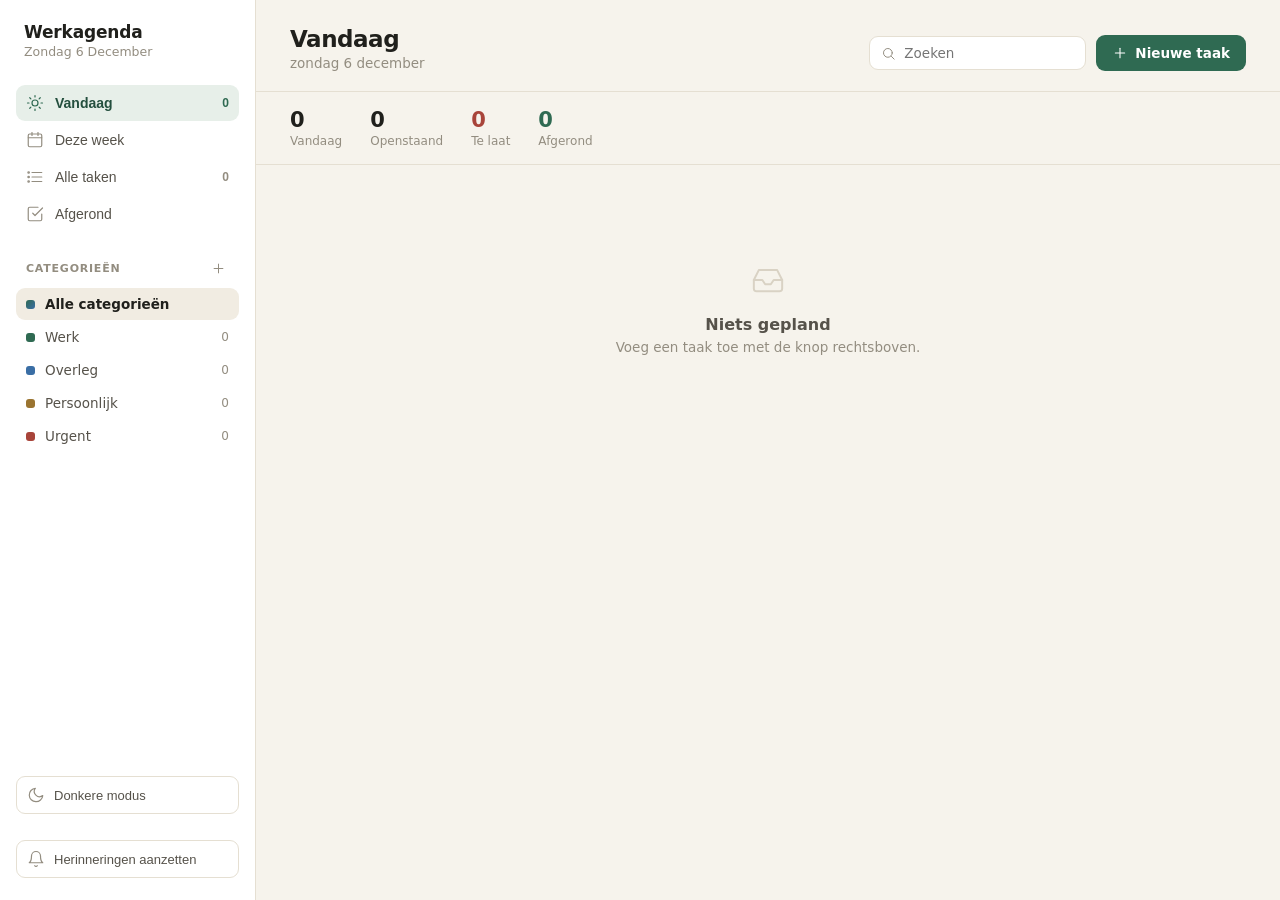
==== commit 17a0fc9c: "Nieuwe functies: subtaken/checklist, categoriebeheer en donker thema - Subtaken per taak met afvinkb" ====
--- a/index.html
+++ b/index.html
@@ -37,12 +37,21 @@
       </nav>
 
       <div>
-        <div class="side-heading">Categorieën</div>
+        <div class="side-heading-row">
+          <span class="side-heading">Categorieën</span>
+          <button class="heading-add" id="manage-cats" title="Categorieën beheren">
+            <svg class="icon" viewBox="0 0 24 24"><line x1="12" y1="5" x2="12" y2="19"/><line x1="5" y1="12" x2="19" y2="12"/></svg>
+          </button>
+        </div>
         <ul class="cat-list" id="cat-list"></ul>
       </div>
 
       <div class="sidebar-spacer"></div>
 
+      <button class="side-action" id="theme-toggle">
+        <svg class="icon" viewBox="0 0 24 24"><path d="M21 12.8A9 9 0 1 1 11.2 3a7 7 0 0 0 9.8 9.8z"/></svg>
+        <span id="theme-label">Donkere modus</span>
+      </button>
       <button class="side-action" id="notif-toggle">
         <svg class="icon" viewBox="0 0 24 24"><path d="M18 8a6 6 0 0 0-12 0c0 7-3 9-3 9h18s-3-2-3-9"/><path d="M13.7 21a2 2 0 0 1-3.4 0"/></svg>
         <span id="notif-label">Herinneringen aanzetten</span>
@@ -106,6 +115,16 @@
           <label for="f-category">Categorie</label>
           <select id="f-category"></select>
         </div>
+        <div class="field">
+          <span class="field-label">Subtaken</span>
+          <div class="subtasks" id="subtask-list"></div>
+          <div class="subtask-add">
+            <input type="text" id="subtask-input" placeholder="Subtaak toevoegen…" />
+            <button type="button" class="btn btn-ghost" id="subtask-add-btn">
+              <svg class="icon" viewBox="0 0 24 24"><line x1="12" y1="5" x2="12" y2="19"/><line x1="5" y1="12" x2="19" y2="12"/></svg>
+            </button>
+          </div>
+        </div>
         <div class="switch-row">
           <div>
             <div class="txt">Herinnering</div>
@@ -126,6 +145,29 @@
     </div>
   </div>
 
+  <div class="modal-backdrop" id="cat-backdrop" hidden>
+    <div class="modal" role="dialog" aria-modal="true">
+      <div class="modal-head">
+        <h3>Categorieën beheren</h3>
+        <button class="icon-btn" id="cat-close" aria-label="Sluiten">
+          <svg class="icon" viewBox="0 0 24 24"><line x1="18" y1="6" x2="6" y2="18"/><line x1="6" y1="6" x2="18" y2="18"/></svg>
+        </button>
+      </div>
+      <div class="task-form">
+        <div class="cat-rows" id="cat-rows"></div>
+        <button type="button" class="btn btn-ghost" id="cat-add" style="align-self:flex-start">
+          <svg class="icon" viewBox="0 0 24 24"><line x1="12" y1="5" x2="12" y2="19"/><line x1="5" y1="12" x2="19" y2="12"/></svg>
+          Categorie toevoegen
+        </button>
+        <div class="modal-actions">
+          <div class="spacer"></div>
+          <button type="button" class="btn btn-ghost" id="cat-cancel">Annuleren</button>
+          <button type="button" class="btn btn-primary" id="cat-save">Opslaan</button>
+        </div>
+      </div>
+    </div>
+  </div>
+
   <div id="toast" class="toast" hidden></div>
   <script src="js/app.js"></script>
 </body>
--- a/css/styles.css
+++ b/css/styles.css
@@ -25,6 +25,27 @@
   --font: "Inter", system-ui, -apple-system, "Segoe UI", Roboto, Helvetica, Arial, sans-serif;
 }
 
+[data-theme="dark"] {
+  --bg:          #1b1916;
+  --surface:     #24211e;
+  --surface-2:   #2d2925;
+  --border:      #393430;
+  --border-2:    #4a443d;
+  --text:        #f0ece3;
+  --text-2:      #c3bcb1;
+  --muted:       #8f877b;
+  --accent:      #5ba081;
+  --accent-deep: #74b89a;
+  --accent-soft: #283a31;
+  --accent-line: #3a5a49;
+  --danger:      #d4796d;
+  --danger-soft: #382926;
+  --warn:        #cba869;
+  --warn-soft:   #342e21;
+  --shadow-sm:   0 1px 2px rgba(0, 0, 0, .35);
+  --shadow:      0 10px 30px rgba(0, 0, 0, .5);
+}
+
 * { box-sizing: border-box; margin: 0; padding: 0; }
 
 html, body { height: 100%; }
@@ -73,6 +94,11 @@
   font-size: 11px; font-weight: 600; text-transform: uppercase;
   letter-spacing: .07em; color: var(--muted); padding: 0 10px; margin-bottom: 9px;
 }
+.side-heading-row { display: flex; align-items: center; justify-content: space-between; padding: 0 10px; margin-bottom: 9px; }
+.side-heading-row .side-heading { padding: 0; margin: 0; }
+.heading-add { background: transparent; border: none; cursor: pointer; color: var(--muted); display: grid; place-items: center; padding: 3px; border-radius: 6px; }
+.heading-add:hover { background: var(--surface-2); color: var(--accent); }
+.heading-add .icon { width: 15px; height: 15px; }
 .cat-list { list-style: none; display: flex; flex-direction: column; gap: 1px; }
 .cat-list li {
   display: flex; align-items: center; gap: 10px; padding: 8px 10px;
@@ -191,7 +217,11 @@
 .cat-tag { display: inline-flex; align-items: center; gap: 6px; font-size: 12px; color: var(--text-2); font-weight: 500; }
 
 /* Week view */
-.week { display: grid; grid-template-columns: repeat(7, 1fr); gap: 10px; margin-top: 18px; }
+.week-nav { display: flex; align-items: center; gap: 8px; margin: 18px 0 4px; }
+.week-nav .btn { padding: 8px 13px; }
+.week-nav .btn .icon { width: 15px; height: 15px; }
+.week-nav .btn[data-nav="today"] { margin-left: auto; }
+.week { display: grid; grid-template-columns: repeat(7, 1fr); gap: 10px; margin-top: 14px; }
 .day-col {
   background: var(--surface); border: 1px solid var(--border); border-radius: var(--radius);
   min-height: 220px; display: flex; flex-direction: column; overflow: hidden;
@@ -276,6 +306,38 @@
 .modal-actions .spacer { flex: 1; }
 #delete-task { color: var(--danger); background: transparent; border-color: transparent; padding-left: 6px; padding-right: 6px; }
 #delete-task:hover { background: var(--danger-soft); }
+
+/* ---------------- Subtaken (in taakkaart) ---------------- */
+.subbar { display: flex; align-items: center; gap: 9px; margin-top: 9px; }
+.subbar .track { flex: 0 0 96px; height: 5px; background: var(--border); border-radius: 999px; overflow: hidden; }
+.subbar .track > span { display: block; height: 100%; background: var(--accent); border-radius: 999px; transition: width .25s; }
+.subbar .lbl { display: inline-flex; align-items: center; gap: 5px; font-size: 12px; color: var(--muted); font-variant-numeric: tabular-nums; font-weight: 500; }
+.subbar .lbl .icon { width: 13px; height: 13px; }
+
+/* ---------------- Subtaken (in venster) ---------------- */
+.subtasks { display: flex; flex-direction: column; gap: 5px; }
+.subtask-item { display: flex; align-items: center; gap: 9px; }
+.subtask-item .scheck { width: 18px; height: 18px; border: 1.6px solid var(--border-2); border-radius: 6px; display: grid; place-items: center; cursor: pointer; color: transparent; flex-shrink: 0; background: var(--surface); transition: all .14s; }
+.subtask-item .scheck:hover { border-color: var(--accent); }
+.subtask-item .scheck.checked { background: var(--accent); border-color: var(--accent); color: #fff; }
+.subtask-item .scheck .icon { width: 11px; height: 11px; stroke-width: 2.6; }
+.subtask-item input.stext { flex: 1; border: 1px solid transparent; background: transparent; font-size: 13.5px; color: var(--text); padding: 7px 8px; border-radius: 7px; font-family: var(--font); outline: none; }
+.subtask-item input.stext:focus { border-color: var(--border); background: var(--surface); }
+.subtask-item.done input.stext { text-decoration: line-through; color: var(--muted); }
+.subtask-item .srem { background: transparent; border: none; cursor: pointer; color: var(--muted); padding: 5px; border-radius: 6px; display: grid; place-items: center; }
+.subtask-item .srem:hover { color: var(--danger); background: var(--danger-soft); }
+.subtask-add { display: flex; gap: 8px; margin-top: 4px; }
+.subtask-add input { flex: 1; }
+.subtask-add .btn { padding: 9px 12px; }
+
+/* ---------------- Categorie-beheer ---------------- */
+.cat-rows { display: flex; flex-direction: column; gap: 8px; }
+.cat-row { display: flex; align-items: center; gap: 9px; }
+.cat-row input[type=color] { width: 36px; height: 36px; padding: 0; border: 1px solid var(--border); border-radius: 8px; background: var(--surface); cursor: pointer; flex-shrink: 0; }
+.cat-row input[type=text] { flex: 1; }
+.cat-row .srem { background: transparent; border: none; cursor: pointer; color: var(--muted); padding: 7px; border-radius: 7px; display: grid; place-items: center; }
+.cat-row .srem:hover { color: var(--danger); background: var(--danger-soft); }
+.cat-empty { font-size: 13px; color: var(--muted); padding: 4px 2px; }
 
 /* ---------------- Toast ---------------- */
 .toast {
